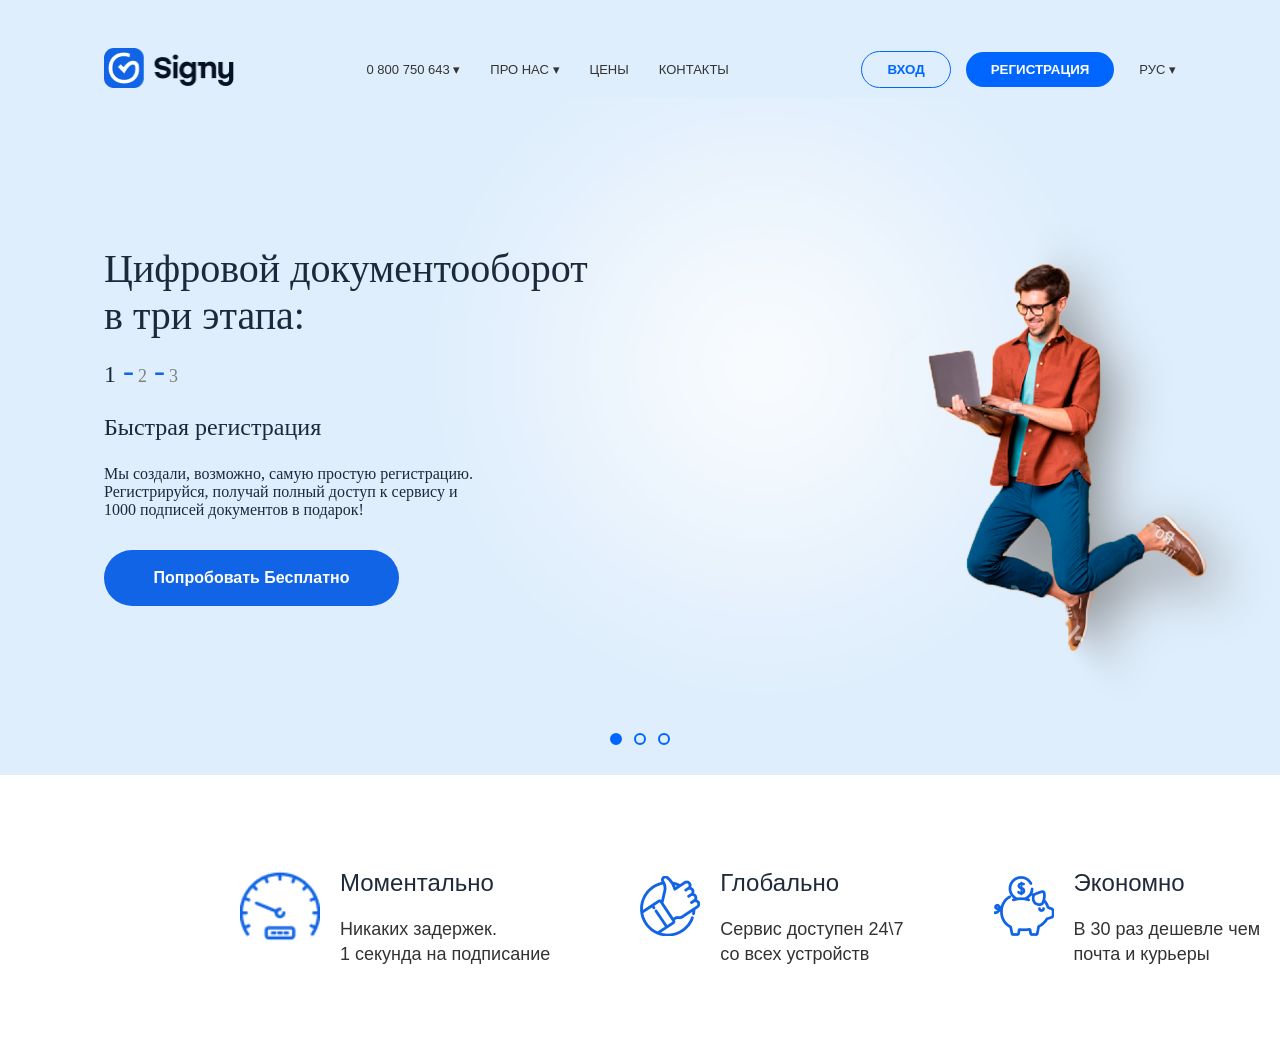
==== page/maine_sl_1/index.html @ 6510cb90 "yangisi" ====
<!DOCTYPE html>
<html lang="en">
<head>
    <meta charset="UTF-8">
    <meta name="viewport" content="width=device-width, initial-scale=1.0">
    <title>Document</title>
    <link rel="stylesheet" href="./style/style.css">
</head>
<body>
    <section class="headersec">
<header class="navbar">
  <div class="logo">
    <img class="imgnav" src="../../img/png/Group 7.png" alt="Signy">
  </div>

  <nav class="menu">
    <a href="#">0 800 750 643 ▾</a>
    <a href="#">ПРО НАС ▾</a>
    <a href="#">ЦЕНЫ</a>
    <a href="#">КОНТАКТЫ</a>
  </nav>
  <div class="actions">
    <button class="btn-login">ВХОД</button>
    <button class="btn-register">РЕГИСТРАЦИЯ</button>
    <span class="lang-selector">РУС ▾</span>
  </div>
  
  <div class="hamburger">
    <span></span>
    <span></span>
    <span></span>
  </div>
</header>

    <div class="headsec2">
        <div class="leftt">
            <h1 style="color: #061224E5; font-size: 40px; font-weight: 500; margin-bottom: 14px; ">Цифровой документооборот <br> в три этапа:</h1>
            <div class="divcha">
                <span style="color: #061224E5; font-size: 24px; font-weight: 500;">1</span>
                <span class="borderrr">-</span>
                <span class="span2">2</span>
                <span class="spanczq2">-</span>
                <span class="span3">3</span>
            </div>
            <p style="color: #061224E5; font-size: 24px; font-weight: 500;">Быстрая регистрация</p>
            <p style="color: #061224E5; font-size: 16px; font-weight: 400; margin-bottom: 31px;">Мы создали, возможно, самую простую регистрацию. <br> Регистрируйся, получай полный доступ к сервису и <br> 1000 подписей документов в подарок!</p>
            <button style="background-color: #1064E5; color: white; border-radius: 45px; width: 295px; height: 56px; border-color: transparent; font-size: 16px; font-weight: 700; ">Попробовать Бесплатно</button>
        </div>
        <img class="aa" src="../../img/png/5c285deaaf17bc229e18301a600ac962bd0bd885.png" alt="">
    </div>
<div class="dots-container">
    <span class="dot active"></span>
    <span class="dot"></span>
    <span class="dot"></span>
</div>

    </section>
    <section class="headersecbottom">
        
        <div class="card">
  <div class="icon">
    <img src="../../img/png/speedometer 1.png" alt="">
  </div>
  
  <div class="content">
    <h2>Моментально</h2>
    <p>Никаких задержек. <br> 1 секунда на подписание</p>
  </div>
</div>
        </div>
        <div class="card2">
  <div class="icon2">
    <img src="../../img/png/positive-vote 1.png" alt="">
  </div>
  
  <div class="content">
    <h2>Глобально</h2>
    <p>Сервис доступен 24\7 <br> со всех устройств</p>
  </div>
</div>
        </div>
        <div class="card3">
  <div class="icon2">
    <img src="../../img/png/piggy-bank 1.png" alt="">
  </div>
  
  <div class="content">
    <h2>Экономно</h2>
    <p>В 30 раз дешевле чем <br> почта и курьеры</p>
  </div>
</div>
    </section>
</body>
</html>
---- page/maine_sl_1/style/style.css ----
body {
  margin: 0;
  padding: 0;
  box-sizing: border-box;
  pointer-events: none;
}

.navbar {
  display: flex;
  align-items: center;
  justify-content: space-between;
  padding: 20px 104px;
  background-color: transparent;
  font-family: Arial, sans-serif;
  margin-top: 3px;
}

.imgnav {
  width: 130px;
  height: auto;
}

.menu {
  display: flex;
  gap: 30px;
}

.menu a {
  text-decoration: none;
  color: #333;
  font-size: 13px;
  font-weight: 500;
  text-transform: uppercase;
}

.actions {
  display: flex;
  align-items: center;
  gap: 15px;
}


.btn-login {
  background: transparent;
  border: 1.5px solid #0066ff;
  color: #0066ff;
  padding: 10px 25px;
  border-radius: 30px;
  cursor: pointer;
  font-weight: bold;
  white-space: nowrap;
}

.btn-register {
  background-color: #0066ff;
  border: none;
  color: white;
  padding: 10px 25px;
  border-radius: 30px; 
  cursor: pointer;
  font-weight: bold;
  white-space: nowrap;
}

.lang-selector {
  cursor: pointer;
  font-size: 13px;
  color: #333;
  padding-left: 10px;
}

.hamburger {
  display: none;
  flex-direction: column;
  gap: 5px;
  cursor: pointer;
}

.hamburger span {
  width: 25px;
  height: 2.5px;
  background-color: #0066ff; 
}

.headersec{
    background-color: #DEEEFC;
    padding-top: 25px;
}
.aa{
    transform: rotate(180deg);
    transform: scaleX(-1);

}
.borderrr{
    font-size: 33px;
    color: #1064E5;
    padding-left: 3px;
}
.span2{
    font-size: 18px;
    font-weight: 500;
    color: gray;
}
.spanczq2{
    font-size: 33px;
    color: #1064E5;
    padding-left: 3px;
}
.span3{
    font-size: 18px;
    color: gray;
    font-weight: 500;
}
.divcha{
    display: flex;
    align-items: baseline;
    gap: 4px;
}

.headersec {
    background-color: #DEEEFC;
    position: relative;
    overflow: hidden;
    min-height: 750px;
}

.headsec2 {
    display: block;
    padding: 100px 104px;
}

.leftt {
    max-width: 550px;
    position: relative;
    z-index: 10;
}

.aa {
  position: absolute;
  right: -50px;
  bottom: -20px;
  width: 950px;
  height: auto;
  pointer-events: none;
  z-index: 1;      

}

.dots-container {
    position: absolute;
    bottom: 30px;
    left: 50%;
    transform: translateX(-50%);
    display: flex;
    gap: 12px;
    z-index: 20;
}

.dot {
    width: 8px;
    height: 8px;
    border-radius: 50%;
    border: 2px solid #0066ff;
    background-color: transparent;
    cursor: pointer;
    transition: 0.3s;
}


.dot.active {
    background-color: #0066ff;
}



.card {
  display: flex;
  align-items: center;
  gap: 20px;
  font-family: sans-serif;
  padding: 20px;
}


.icon img {
  width: 80px;
  height: auto;
}

.content h2 {
  color: #061224E5;
  font-size: 24px;
  font-weight: 500;
}

.content p {
  margin: 10px 0 0 0;
  font-size: 18px;
  color: #333;
  line-height: 1.4;
}
.card2 {
  display: flex;
  align-items: center;
  gap: 20px;
  font-family: sans-serif;
  padding: 20px;
}


.icon img {
  width: 80px;
  height: auto;
}

.content h2 {
  color: #061224E5;
  font-size: 24px;
  font-weight: 500;
}

.content p {
  margin: 10px 0 0 0;
  font-size: 18px;
  color: #333;
  line-height: 1.4;
}
.card3 {
  display: flex;
  align-items: center;
  gap: 20px;
  font-family: sans-serif;
  padding: 20px;
}


.icon img {
  width: 80px;
  height: auto;
}

.content h2 {
  color: #061224E5;
  font-size: 24px;
  font-weight: 500;
}

.content p {
  margin: 10px 0 0 0;
  font-size: 18px;
  color: #333;
  line-height: 1.4;
}

.flex{
  display: flex;
  align-items: center;
}

.headersecbottom{
  background-color: white;
  display: flex;
  gap: 50px;
  padding-left: 220px;
  margin-top: 54px;
  margin-bottom: 75px;
}
@media (max-width: 1024px) {
  .headersec { min-height: auto; }
  .headsec2 { padding: 40px 20px; text-align: center; }
  .leftt { max-width: 100%; margin-bottom: 30px; }
  .aa {
  position: static;
  width: 100%;
  max-width: 450px;
  margin: 0 auto;
  display: block;
    }
}

@media (max-width: 768px) {
  .navbar {
  padding: 15px 30px; 
        
  .menu, .actions {
      display: none;
  }

  .hamburger {
    display: flex;
  }

  .imgnav {
    width: 110px;
}
}


/*# sourceMappingURL=style.css.map */
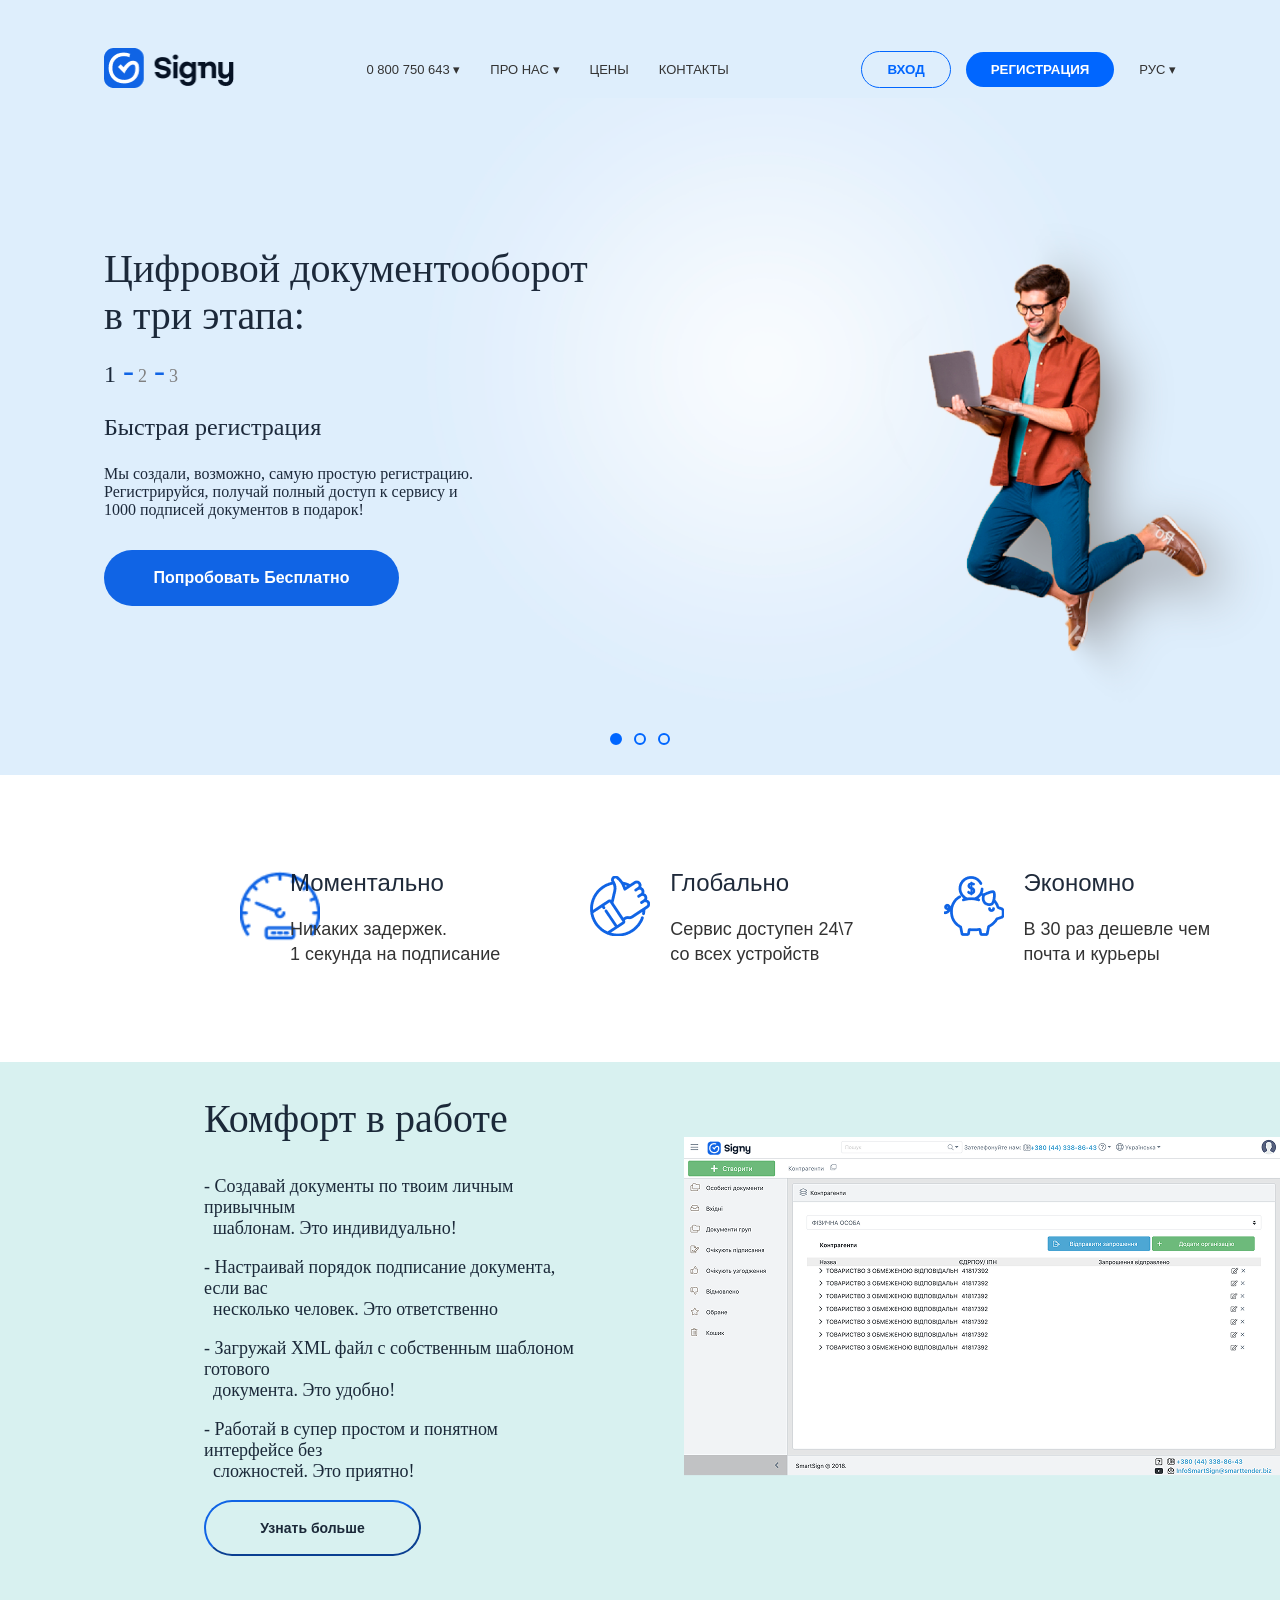
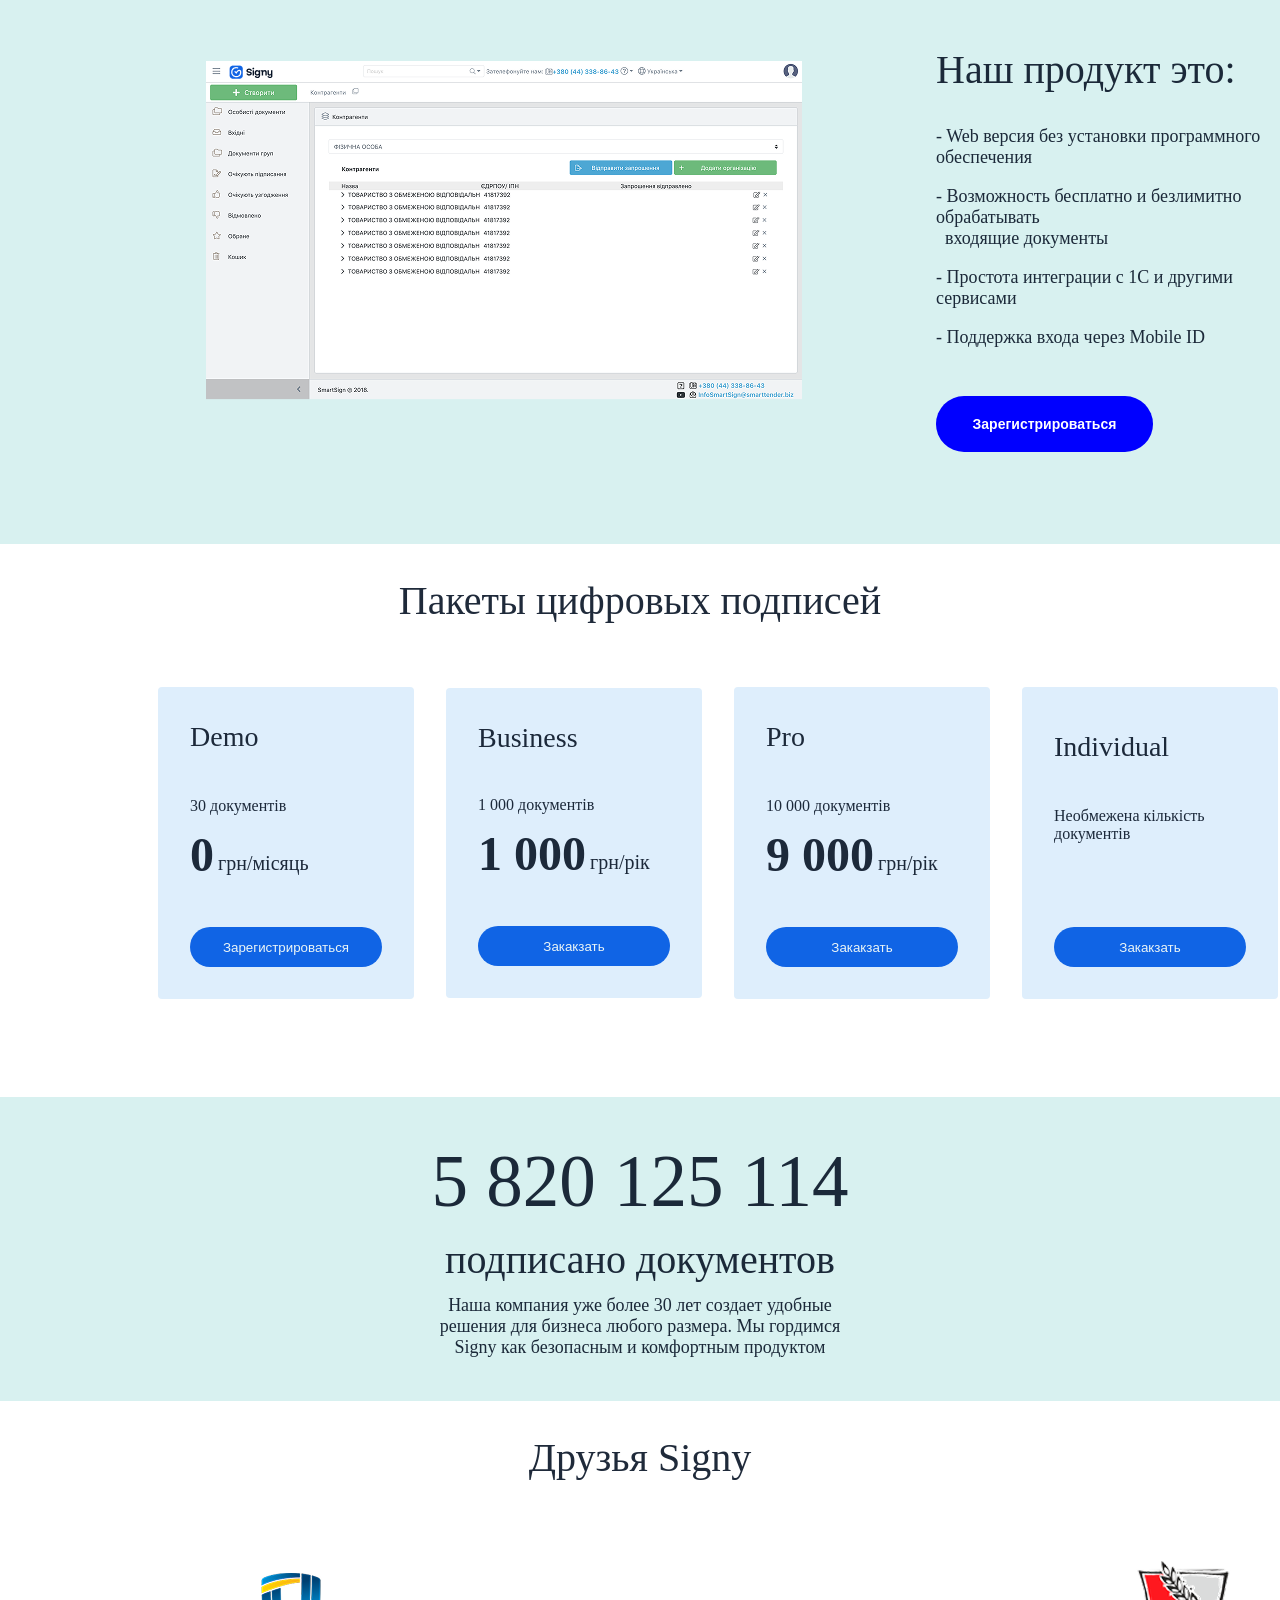
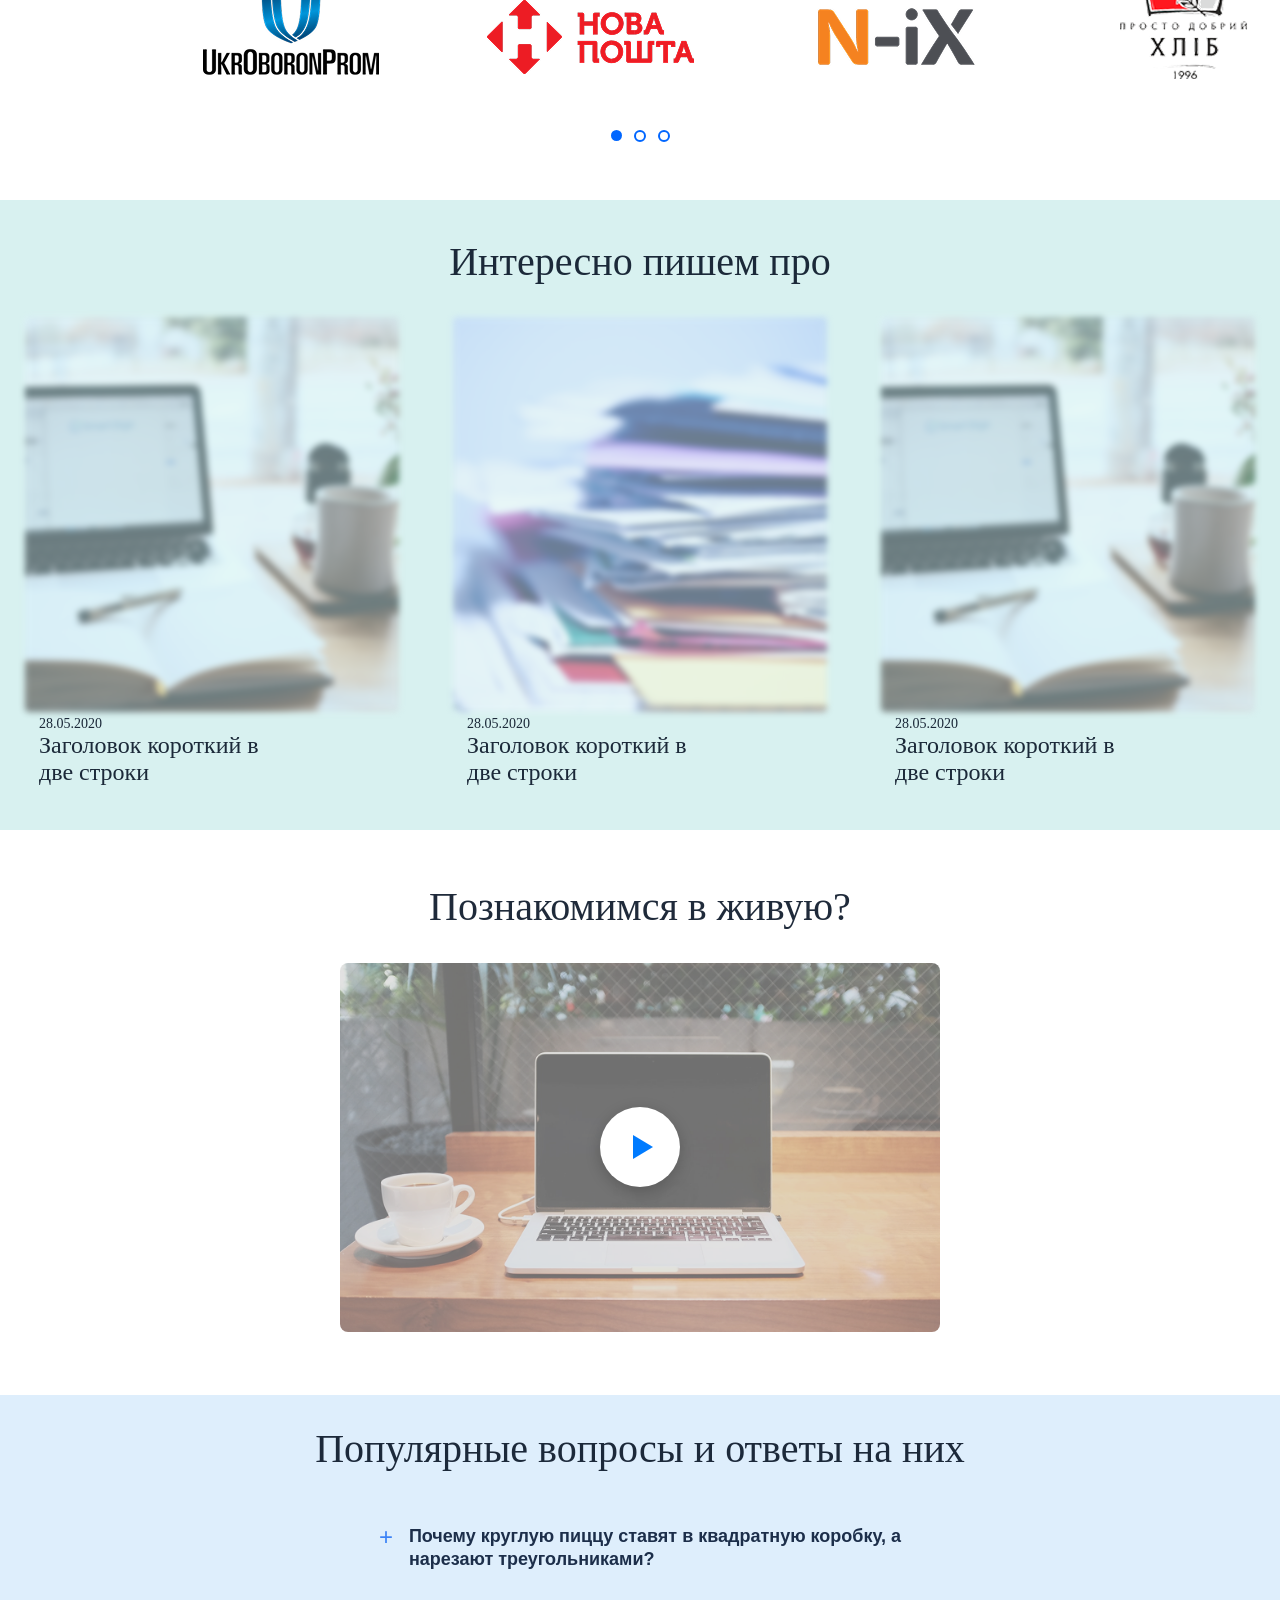
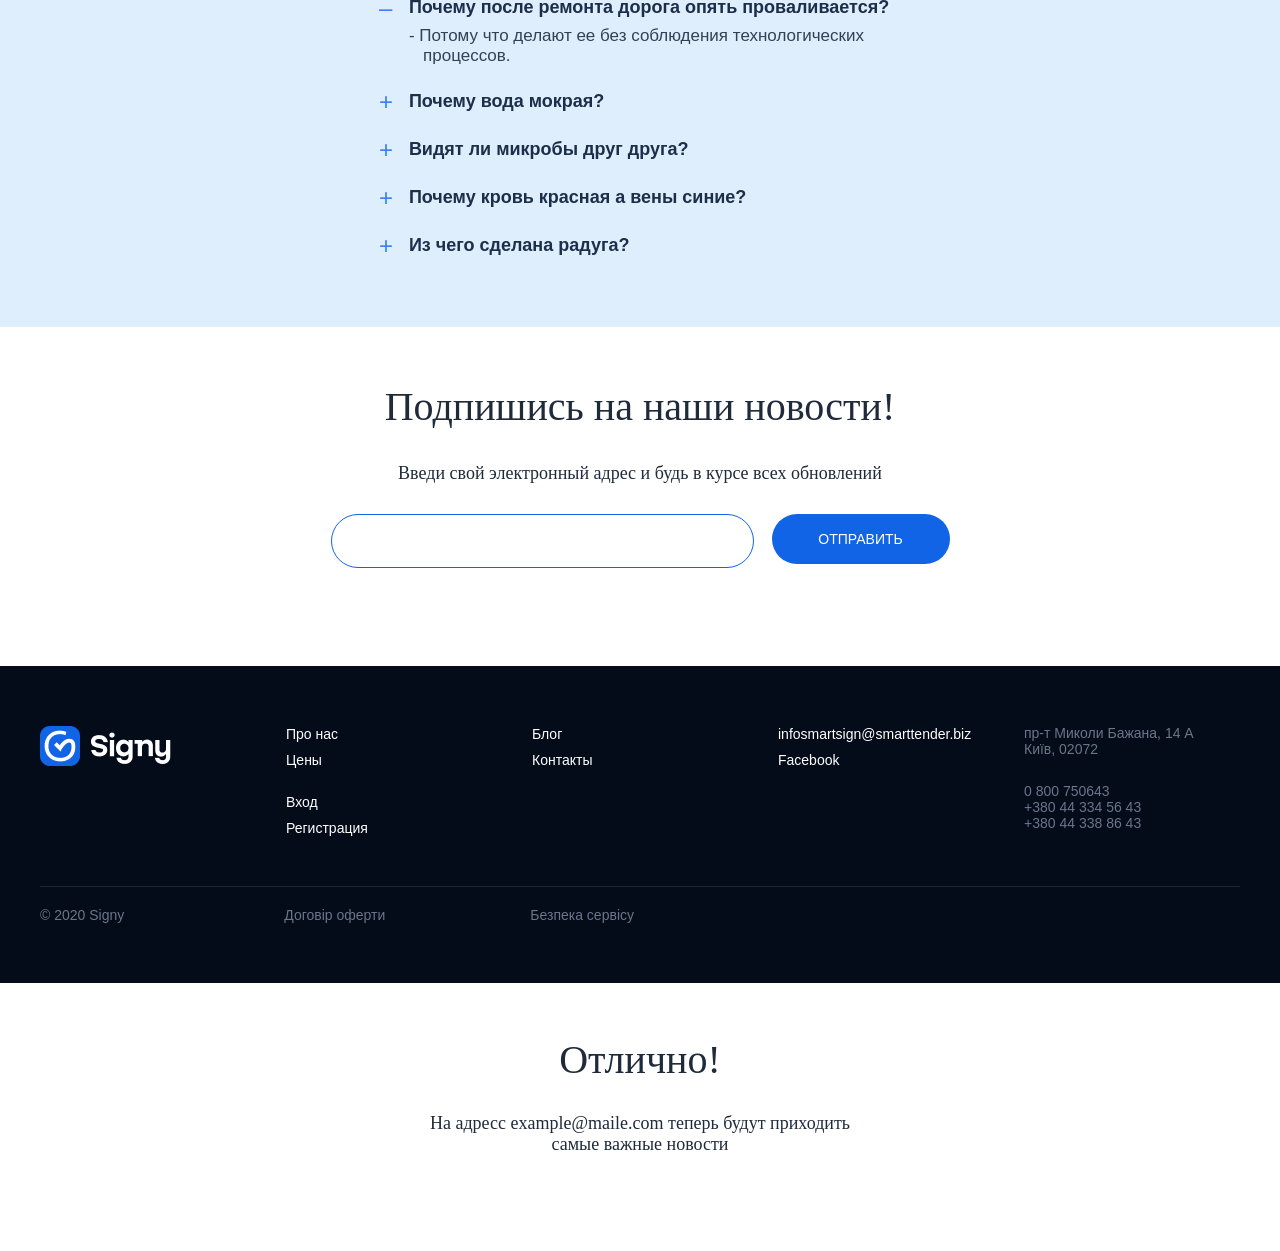
==== commit 5f2beb72: "nima gapp" ====
--- a/page/maine_sl_1/index.html
+++ b/page/maine_sl_1/index.html
@@ -90,5 +90,253 @@
   </div>
 </div>
     </section>
+    <section class="yashiljoyi">
+        <div class="kattadiv1">
+            <div class="text1">
+                <h1 style="color: #061224E5; font-size: 40px; font-weight: 500;">Комфорт в работе</h1>
+                <p style="color: #061224E5; font-size: 18px; font-weight: 400;">- Создавай документы по твоим личным привычным <br> <span style="color: transparent;">. </span>шаблонам. Это индивидуально!</p>
+                <p style="color: #061224E5; font-size: 18px; font-weight: 400;">- Настраивай порядок подписание документа, если вас <br> <span style="color: transparent;">. </span> несколько человек. Это ответственно</p>
+                <p style="color: #061224E5; font-size: 18px; font-weight: 400;">- Загружай XML файл с собственным шаблоном готового <br> <span style="color: transparent;">. </span>документа. Это удобно!</p>
+                <p style="color: #061224E5; font-size: 18px; font-weight: 400;">- Работай в супер простом и понятном интерфейсе без <br> <span style="color: transparent;">. </span> сложностей. Это приятно!</p>
+                <button style="color: #061224E5; border-color: #1064E5; border-radius: 46px; background-color: transparent; width: 217px; height: 56px; font-size: 14px; font-weight: 700;" >Узнать больше</button>
+            </div>
+            <div class="imgdiv1">
+                <img src="../../img/png/Group 1392.png" alt="">
+            </div>
+        </div>
+        <div class="kattadiv2">
+            <div class="imgdiv2">
+                <img src="../../img/png/Group 1267.png" alt="">
+            </div>
+            <div class="tex2">
+                <h1 style="color: #061224E5; font-size: 40px; font-weight: 500; ">Наш продукт это:</h1>
+                <p style="color: #061224E5; font-size: 18px; font-weight: 400; margin-top: 18px;">- Web версия без установки программного обеспечения</p>
+                <p style="color: #061224E5; font-size: 18px; font-weight: 400; margin-top: 10px;">- Возможность бесплатно и безлимитно обрабатывать <br> <span style="color: transparent;">. </span> входящие документы</p>
+                <p style="color: #061224E5; font-size: 18px; font-weight: 400; margin-top: 10px;">- Простота интеграции с 1С и другими сервисами</p>
+                <p style="color: #061224E5; font-size: 18px; font-weight: 400; margin-top: 10px;">- Поддержка входа через Mobile ID</p>
+                <button style="color: #FFFFFF; background-color: blue; border-color: transparent; width: 217px; height: 56px; border-radius: 50px; font-size: 14px; font-weight: 700; margin-top: 30px;">Зарегистрироваться</button>
+            </div>
+        </div>
+    </section>
+    <section class="paket">
+        <h1 style="color: #061224E5; font-size: 40px; font-weight: 500; text-align: center;">Пакеты цифровых подписей</h1>
+        <div class="paketrejalar">
+            <div class="paketr1">
+                <h3 style="color: #061224E5; margin: 0; padding-left: 32px; padding-top: 32px; font-size: 28px; font-weight: 500;">Demo</h3>
+                <p style="color: #061224E5; font-size: 16px; margin: 0; margin-top: 44px; padding-left: 32px; font-weight: 500;">30 документів</p>
+                <div class="sum1">
+                    <h1 style="color: #061224E5; font-size: 48px; font-weight: 700;">0</h1>
+                    <p style="color: #061224E5; font-size: 20px; font-weight: 500;">грн/місяць</p>
+                </div>
+                <button style="color: #EBF5F6; background-color: #1064E5; margin: 0;  margin-top: 45px; margin-left: 32px; width: 192px; height: 40px; border-radius: 100px; border-color: transparent;">Зарегистрироваться</button>
+                
+            </div>
+            <div class="paketr2">
+                <h3 style="color: #061224E5; margin: 0; padding-left: 32px; font-size: 28px; padding-top: 32px; font-weight: 500;">Business</h3>
+                <p style="color: #061224E5; font-size: 16px; margin: 0; margin-top: 10px; padding-top: 32px; padding-left: 32px; font-weight: 500;">1 000 документів</p>
+                <div class="sum1">
+                    <h1 style="color: #061224E5; font-size: 48px; font-weight: 700;">1 000</h1>
+                    <p style="color: #061224E5; font-size: 20px; font-weight: 500;">грн/рік</p>
+                </div>
+                <button style="color: #EBF5F6; background-color: #1064E5; margin: 0;  margin-top: 45px; margin-left: 32px; width: 192px; height: 40px; border-radius: 100px; border-color: transparent;">Закакзать</button>
+                
+            </div>
+            <div class="paketr3">
+                <h3 style="color: #061224E5; margin: 0; padding-left: 32px; font-size: 28px; padding-top: 32px; font-weight: 500;">Pro</h3>
+                <p style="color: #061224E5; font-size: 16px; margin: 0; margin-top: 44px; padding-left: 32px; font-weight: 500;">10 000 документів</p>
+                <div class="sum1">
+                    <h1 style="color: #061224E5; font-size: 48px; font-weight: 700;">9 000</h1>
+                    <p style="color: #061224E5; font-size: 20px; font-weight: 500;">грн/рік</p>
+                </div>
+                <button style="color: #EBF5F6; background-color: #1064E5; margin: 0;  margin-top: 45px; margin-left: 32px; width: 192px; height: 40px; border-radius: 100px; border-color: transparent;">Закакзать</button>
+                
+            </div>
+            <div class="paketr4">
+                <h3 style="color: #061224E5; margin: 0; padding-left: 32px; font-size: 28px; padding-top: 32px; font-weight: 500;">Individual</h3>
+                <p style="color: #061224E5; font-size: 16px; margin: 0; margin-top: 44px; padding-left: 32px; font-weight: 500;">Необмежена кількість документів</p>
+                <button style="color: #EBF5F6; background-color: #1064E5; margin: 0;  margin-top: 84px; margin-left: 32px; width: 192px; height: 40px; border-radius: 100px; border-color: transparent;">Закакзать</button>
+                
+            </div>
+        </div>
+    </section>
+    <section class="sonkopligi">
+        <div class="centerdiv">
+            <h1 style="color: #061224E5; font-size: 73px; text-align: center; margin: 0; padding: 0; margin-bottom: 12px; font-weight: 500;">5 820 125 114 </h1>
+            <h1 style="color: #061224E5; font-size: 40px; font-weight: 500; text-align: center; margin: 0; padding: 0; margin-bottom: 12px;">подписано документов</h1>
+            <p style="color: #061224E5; font-size: 18px; font-weight: 400; margin: 0; padding: 0; text-align: center;">Наша компания уже более 30 лет создает удобные <br> решения для бизнеса любого размера. Мы гордимся <br> Signy как безопасным и комфортным продуктом</p>
+        </div>
+    </section>
+    <section class="homiylar">
+        <h1 style="color: #061224E5; font-size: 40px; text-align: center; font-weight: 500;">Друзья Signy</h1>
+        <div class="homiylarimg">
+            <img class="left1" src="../../img/png/image 3.png" alt="">
+            <img class="left2" src="../../img/png/image 3 (1).png" alt="">
+            <img class="left3" src="../../img/png/image 4.png" alt="">
+            <img class="left4" src="../../img/png/image 6.png" alt="">
+        </div>
+        <div class="tocka">
+            <span class="polny"></span>
+            <span class="eee"></span>
+            <span class="eee"></span>
+        </div>
+    </section>
+    <section class="hirarasmli">
+        <h1 style="color: #061224E5; font-size: 40px; font-weight: 500; margin: 0; padding: 0; text-align: center;">Интересно пишем про</h1>
+        <div class="hiradiv">
+        <div class="birr">
+            <img src="../../img/png/Placeholder (1).png" alt="">
+            <div class="textbirr">
+                <p style="color: #061224E5; margin: 0; padding: 0; font-size: 14px; font-weight: 500;">28.05.2020</p>
+                <p style="color: #061224E5; margin: 0; padding: 0; font-size: 24px; font-weight: 500;">Заголовок короткий в <br> две строки</p>
+            </div>
+        </div>
+        <div class="birr">
+            <img src="../../img/png/Placeholder (3).png" alt="">
+            <div class="textbirr">
+                <p style="color: #061224E5; margin: 0; padding: 0; font-size: 14px; font-weight: 500;">28.05.2020</p>
+                <p style="color: #061224E5; margin: 0; padding: 0; font-size: 24px; font-weight: 500;">Заголовок короткий в <br> две строки</p>
+            </div>
+        </div>
+        <div class="birr">
+            <img src="../../img/png/Placeholder (1).png" alt="">
+            <div class="textbirr">
+                <p style="color: #061224E5; margin: 0; padding: 0; font-size: 14px; font-weight: 500;">28.05.2020</p>
+                <p style="color: #061224E5; margin: 0; padding: 0; font-size: 24px; font-weight: 500;">Заголовок короткий в <br> две строки</p>
+            </div>
+        </div>
+            
+            
+        </div>
+    </section>
+    <section class="group1280">
+        <h1 style="color: #061224E5; font-size: 40px; font-weight: 500; text-align: center;">Познакомимся в живую? </h1>
+<div class="video-wrapper">
+    <img src="../../img/png/Placeholder (4).png" alt="">
+    <div class="play-button">
+        <div class="triangle"></div>
+    </div>
+</div>
+    </section>
+    <section class="boxsec">
+        <h1 style="color: #061224E5; font-size: 40px; padding-top: 30px; font-weight: 500; text-align: center;">Популярные вопросы и ответы на них</h1>
+        <div class="outer-wrapper">
+    <div class="faq-container">
+        
+        <div class="faq-item">
+            <div class="question">
+                <span class="icon">+</span>
+                <span>Почему круглую пиццу ставят в квадратную коробку, а <br> нарезают треугольниками?</span>
+            </div>
+        </div>
+
+        <div class="faq-item">
+            <div class="question">
+                <span class="icon">–</span>
+                <span>Почему после ремонта дорога опять проваливается?</span>
+            </div>
+            <div class="answer">
+                - Потому что делают ее без соблюдения технологических <br> <span style="color: transparent;">..</span> процессов.
+            </div>
+        </div>
+
+        <div class="faq-item">
+            <div class="question">
+                <span class="icon">+</span>
+                <span>Почему вода мокрая?</span>
+            </div>
+        </div>
+
+        <div class="faq-item">
+            <div class="question">
+                <span class="icon">+</span>
+                <span>Видят ли микробы друг друга?</span>
+            </div>
+        </div>
+
+        <div class="faq-item">
+            <div class="question">
+                <span class="icon">+</span>
+                <span>Почему кровь красная а вены синие?</span>
+            </div>
+        </div>
+
+        <div class="faq-item">
+            <div class="question">
+                <span class="icon">+</span>
+                <span>Из чего сделана радуга?</span>
+            </div>
+        </div>
+
+    </div>
+</div>
+    </section>
+    <section class="input">
+        <h1 style="color: #061224E5; font-size: 40px; font-weight: 500; text-align: center; margin-top: 56px;">Подпишись на наши новости!</h1>
+        <div class="inputlijoyi">
+            <p style="color: #061224E5; font-size: 18px; text-align: center; font-weight: 400;">Введи свой электронный адрес и будь в курсе всех обновлений</p>
+            <label style="display: flex; gap: 18px; justify-content: center; margin-top: 30px; padding-bottom: 98px;" for="a">
+                <input style="border: 1px solid #1064E5; padding-left: 20px; border-radius: 37px; width: 399px; height: 50px;" type="email" id="a">
+                <input style="color: #FFFFFF; background-color: #1064E5; border-radius: 41px; width: 178px; height: 50px; border-color: transparent; font-size: 14px; font-weight: 500; text-transform: uppercase;" type="button" value="отправить">
+            </label>
+        </div>
+    </section>
+    <footer class="footer">
+  <div class="footer-main">
+
+    <div class="f-col">
+      <div class="logo">
+        <img src="../../img/png/Group 7 (1).png" alt="" class="logo-img">
+      </div>
+    </div>
+
+    <div class="f-col">
+      <nav class="f-nav">
+        <a href="#">Про нас</a>
+        <a href="#">Цены</a>
+        <br>
+        <a href="#">Вход</a>
+        <a href="#">Регистрация</a>
+      </nav>
+    </div>
+
+    <div class="f-col">
+      <nav class="f-nav">
+        <a href="#">Блог</a>
+        <a href="#">Контакты</a>
+      </nav>
+    </div>
+
+    <div class="f-col">
+      <nav class="f-nav">
+        <a href="mailto:infosmartsign@smarttender.biz">infosmartsign@smarttender.biz</a>
+        <a href="#">Facebook</a>
+      </nav>
+    </div>
+
+    <div class="f-col gray-text">
+      <p>пр-т Миколи Бажана, 14 А<br>Київ, 02072</p>
+      <div class="phones">
+        <span>0 800 750643</span>
+        <br>
+        <span>+380 44 334 56 43</span>
+        <br>
+        <span>+380 44 338 86 43</span>
+      </div>
+    </div>
+  </div>
+
+  <div class="footer-bottom gray-text">
+    <div class="bottom-wrap">
+      <span class="aaa">© 2020 Signy</span>
+      <a class="qq" href="#">Договір оферти</a>
+      <a class="qqq" href="#">Безпека сервісу</a>
+    </div>
+  </div>
+</footer>
+
+<section class="otc">
+    <h1 style="color: #061224E5; font-size: 40px; text-align: center; margin-top: 53px; margin-bottom: 30px; font-weight: 500;">Отлично!</h1>
+    <p style="color: #061224E5; font-size: 18px; font-weight: 500; text-align: center; margin-bottom: 96px;">На адресс example@maile.com теперь будут приходить <br> самые важные новости</p>
+</section>
 </body>
 </html>
--- a/page/maine_sl_1/style/style.css
+++ b/page/maine_sl_1/style/style.css
@@ -1,8 +1,13 @@
+html{
+  margin: 0;
+  padding: 0;
+  box-sizing: border-box;
+}
 body {
   margin: 0;
   padding: 0;
   box-sizing: border-box;
-  pointer-events: none;
+  overflow-x: hidden;
 }
 
 .navbar {
@@ -265,6 +270,404 @@
   margin-top: 54px;
   margin-bottom: 75px;
 }
+
+.kattadiv1{
+  display: flex;
+  align-items: center;
+  gap: 107px;
+  padding-left: 204px;
+}
+
+.yashiljoyi{
+  background-color: #D8F1F0;
+}
+
+.kattadiv2{
+  display: flex;
+  align-items: center;
+  gap: 134px;
+  padding-left: 206px;
+  margin-top: 57px;
+  padding-bottom: 92px;
+}
+
+.sum1{
+  display: flex;
+  gap: 4px;
+  align-items: center;
+  padding: 0;
+  margin: 0;
+  margin-top: 12px;
+  padding-left: 32px;
+}
+
+.sum1 > p{
+  margin: 0;
+  padding: 0;
+  margin-top: 18px;
+}
+
+.sum1>h1{
+  margin: 0;
+  padding: 0;
+}
+.paketr1{
+  background-color: #DEEEFC;
+  border-radius: 4px;
+  width: 256px;
+  padding-top: 2px;
+  padding-bottom: 32px;
+}
+.sum1{
+  display: flex;
+  gap: 4px;
+  align-items: center;
+  padding: 0;
+  margin: 0;
+  margin-top: 12px;
+  padding-left: 32px;
+}
+
+.sum1 > p{
+  margin: 0;
+  padding: 0;
+  margin-top: 18px;
+}
+
+.sum1>h1{
+  margin: 0;
+  padding: 0;
+}
+.paketr2{
+  background-color: #DEEEFC;
+  border-radius: 4px;
+  width: 256px;
+  padding-top: 2px;
+  padding-bottom: 32px;
+}
+.sum1{
+  display: flex;
+  gap: 4px;
+  align-items: center;
+  padding: 0;
+  margin: 0;
+  margin-top: 12px;
+  padding-left: 32px;
+}
+
+.sum1 > p{
+  margin: 0;
+  padding: 0;
+  margin-top: 18px;
+}
+
+.sum1>h1{
+  margin: 0;
+  padding: 0;
+}
+.paketr3{
+  background-color: #DEEEFC;
+  border-radius: 4px;
+  width: 256px;
+  padding-top: 2px;
+  padding-bottom: 32px;
+}
+.sum1{
+  display: flex;
+  gap: 4px;
+  align-items: center;
+  padding: 0;
+  margin: 0;
+  margin-top: 12px;
+  padding-left: 32px;
+}
+
+.sum1 > p{
+  margin: 0;
+  padding: 0;
+  margin-top: 18px;
+}
+
+.sum1>h1{
+  margin: 0;
+  padding: 0;
+}
+.paketr4{
+  background-color: #DEEEFC;
+  border-radius: 4px;
+  width: 256px;
+  padding-top: 12px;
+  padding-bottom: 32px;
+}
+
+.paketrejalar{
+  display: flex;
+  align-items: center;
+  gap: 32px;
+  padding-left: 158px;
+  margin-top: 63px;
+  padding-bottom: 98px;
+}
+.sonkopligi{
+  background-color: #D8F1F0;
+  padding-top: 43px;
+  padding-left: 0px;
+  padding-bottom: 43px;
+}
+
+.left1{
+  padding-right: 104px;
+}
+
+.left2{
+  padding-right: 95px;
+}
+
+.left3{
+  padding-right: 134px;
+}
+
+.homiylarimg{
+  padding-top: 46px;
+  padding-left: 203px;
+}
+
+.tocka{
+  display: flex;
+  align-items: center;
+  gap: 12px;
+  justify-content: center;
+  margin-top: 47px;
+  margin-bottom: 58px;
+}
+
+.eee{
+  width: 8px;
+  height: 8px;
+  border-radius: 50%;
+  border: 2px solid #0066ff;
+  background-color: transparent;
+}
+
+.polny{
+  background-color: #0066ff;
+  width: 11px;
+  height: 11px;
+  border-radius: 50%;
+}
+
+.textbirr{
+  padding-left: 14px;
+}
+
+.hiradiv{
+  display: flex;
+  gap: 54px;
+  align-items: center;
+  justify-content: center;
+  margin-top: 32px;
+}
+
+.hirarasmli{
+  background-color: #D8F1F0;
+  padding-top: 38px;
+  padding-bottom: 44px;
+}
+
+.birr > img{
+  filter: blur(3px);
+  object-fit: cover;
+  opacity: 0.5;
+}
+
+.video-wrapper {
+    position: relative;
+    display: inline-block;
+    width: 100%;
+    max-width: 600px;
+}
+
+.video-wrapper img {
+    width: 100%;
+    display: block;
+    filter: brightness(0.8);
+    border-radius: 8px;
+    opacity: 0.7;
+}
+
+.play-button {
+    position: absolute;
+    top: 50%;
+    left: 50%;
+    transform: translate(-50%, -50%);
+    
+    width: 80px;
+    height: 80px;
+    background-color: white;
+    border-radius: 50%;
+    display: flex;
+    align-items: center;
+    justify-content: center;
+    cursor: pointer;
+    box-shadow: 0 4px 15px rgba(0,0,0,0.2);
+    transition: 0.3s;
+}
+
+.triangle {
+    width: 0;
+    height: 0;
+    border-top: 12px solid transparent;
+    border-bottom: 12px solid transparent;
+    border-left: 20px solid #007bff;
+    margin-left: 5px;
+}
+
+.play-button:hover {
+    transform: translate(-50%, -50%) scale(1.1);
+}
+
+.group1280 {
+    display: flex;
+    flex-direction: column;
+    align-items: center;
+    justify-content: center;
+    text-align: center;
+    padding-bottom: 30px;
+    padding-top: 20px;
+    width: 100%;
+}
+
+.boxsec{
+  background-color: #DEEEFC;
+  padding-bottom: 25px;
+}
+
+    .outer-wrapper {
+        display: flex;
+        justify-content: center;
+        align-items: center;
+        margin: 0;
+    }
+
+    .faq-container {
+        font-family: -apple-system, BlinkMacSystemFont, "Segoe UI", Roboto, Arial, sans-serif;
+        color: #1c2e4a;
+        max-width: 650px;
+        padding: 20px;
+        display: flex;
+        flex-direction: column;
+        justify-content: center;
+        
+    }
+
+    .faq-item {
+        margin-bottom: 24px;
+    }
+
+    .question {
+        display: flex;
+        align-items: flex-start;
+        font-size: 18px;
+        font-weight: 600;
+        line-height: 1.3;
+    }
+
+    .icon {
+        color: #3b82f6;
+        width: 30px;
+        font-size: 24px;
+        font-weight: normal;
+        flex-shrink: 0;
+        display: inline-block;
+        line-height: 1;
+    }
+
+    .answer {
+        margin-left: 30px;
+        margin-top: 6px;
+        font-size: 17px;
+        font-weight: 400;
+        color: #334155;
+    }
+
+    body{
+    margin: 0;
+    padding: 0;
+    box-sizing: border-box;
+    overflow-x: hidden;
+}
+.footer {
+  background-color: #040b19;
+  color: #fff;
+  padding: 60px 20px;
+  font-family: sans-serif;
+  font-size: 14px;
+}
+
+.footer-main {
+  max-width: 1200px;
+  margin: 0 auto;
+  display: grid;
+  grid-template-columns: repeat(auto-fit, minmax(180px, 1fr));
+  gap: 30px;
+  padding-bottom: 40px; 
+}
+
+.f-col {
+  display: flex;
+  flex-direction: column;
+  gap: 12px;
+}
+
+.f-nav a {
+  color: #fff;
+  text-decoration: none;
+  display: block;
+  margin-bottom: 10px;
+  
+}
+
+
+.gray-text {
+  color: #6a768a;
+  margin-top: -15px;
+}
+.gray-text a { color: #6a768a; text-decoration: none; }
+
+.footer-bottom {
+  max-width: 1200px;
+  margin: 0 auto;
+  border-top: 1px solid #1a2433; 
+  padding-top: 20px;
+}
+.qq{
+    padding-right: 65px;
+}
+.bottom-wrap {
+  display: flex;
+  gap: 80px; 
+  flex-wrap: wrap; 
+
+.logo > img{
+    width: 130px;
+    height: 40px;
+}
+
+.aaa{
+    padding-right: 80px;
+}
+
+
+
+@media (max-width: 768px) {
+  .footer-main {
+    grid-template-columns: 1fr 1.5fr; 
+    gap: 40px;
+    padding-bottom: 20px;
+}
+}
+
+
 @media (max-width: 1024px) {
   .headersec { min-height: auto; }
   .headsec2 { padding: 40px 20px; text-align: center; }
